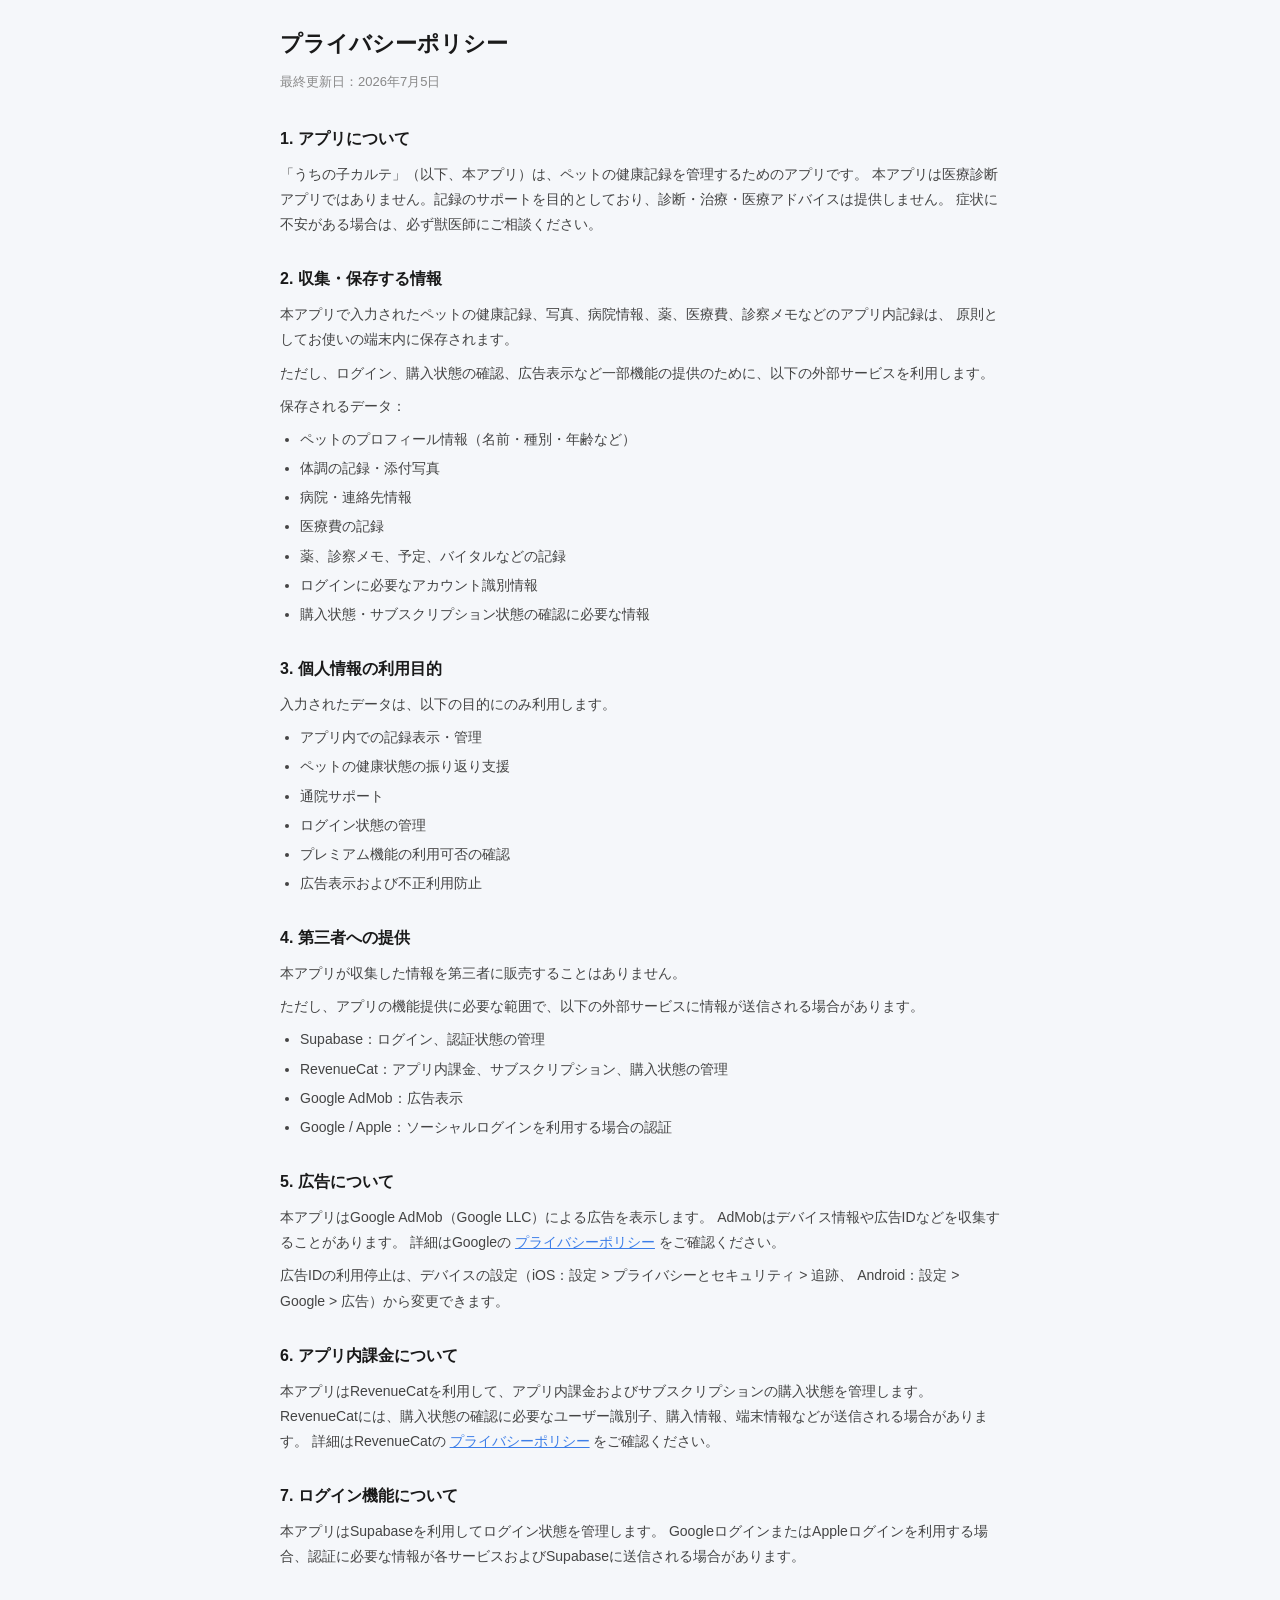
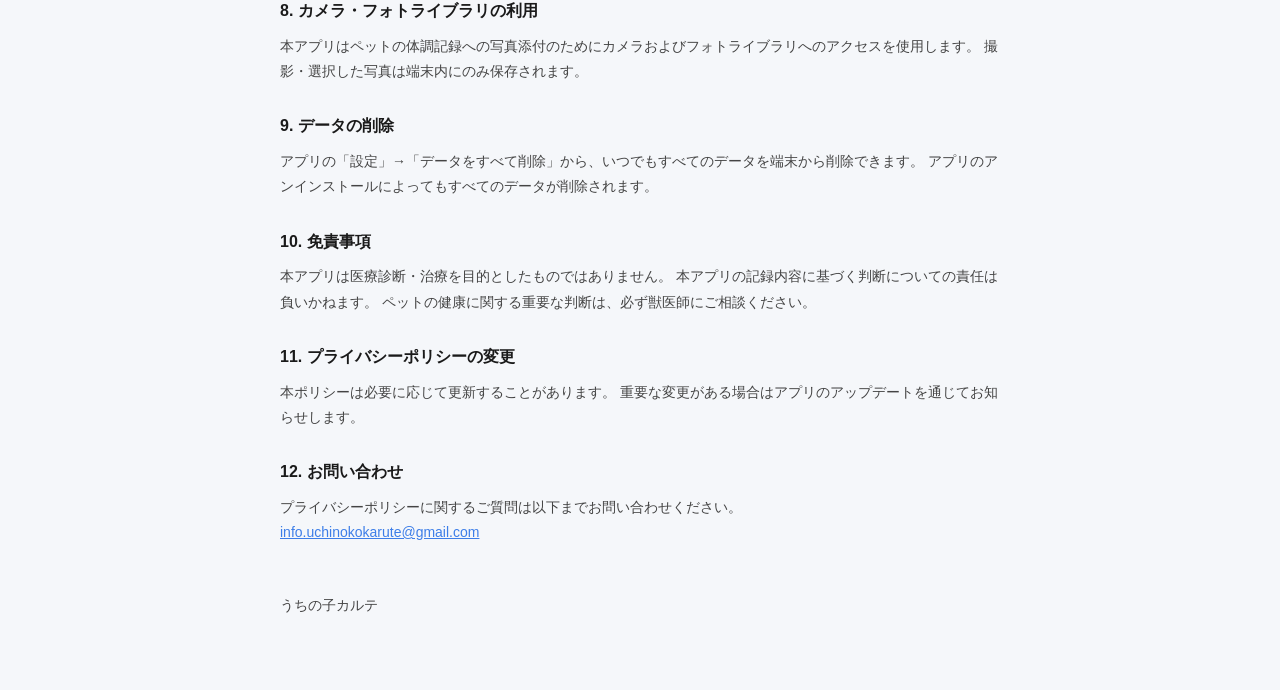
==== privacy-policy.html @ bbfe5bd1 "うちの子カルテ公開ページを更新する" ====
<!DOCTYPE html>
<html lang="ja">
<head>
  <meta charset="UTF-8" />
  <meta name="viewport" content="width=device-width, initial-scale=1.0" />
  <title>プライバシーポリシー | うちの子カルテ</title>
  <style>
    * { box-sizing: border-box; margin: 0; padding: 0; }
    body {
      font-family: -apple-system, BlinkMacSystemFont, "Hiragino Sans", "Noto Sans JP", sans-serif;
      background: #f5f7fa;
      color: #1a1a1a;
      line-height: 1.8;
      padding: 24px 16px 64px;
    }
    .container { max-width: 720px; margin: 0 auto; }
    h1 { font-size: 22px; font-weight: 700; margin-bottom: 6px; }
    .updated { font-size: 13px; color: #888; margin-bottom: 32px; }
    h2 { font-size: 16px; font-weight: 700; margin: 28px 0 8px; }
    p { font-size: 14px; color: #444; margin-bottom: 8px; }
    ul { font-size: 14px; color: #444; padding-left: 20px; margin-bottom: 8px; }
    li { margin-bottom: 4px; }
    a { color: #3d7ee8; }
    .footer { margin-top: 48px; font-size: 13px; color: #888; }
  </style>
</head>
<body>
  <div class="container">
    <h1>プライバシーポリシー</h1>
    <p class="updated">最終更新日：2026年7月5日</p>

    <h2>1. アプリについて</h2>
    <p>
      「うちの子カルテ」（以下、本アプリ）は、ペットの健康記録を管理するためのアプリです。
      本アプリは医療診断アプリではありません。記録のサポートを目的としており、診断・治療・医療アドバイスは提供しません。
      症状に不安がある場合は、必ず獣医師にご相談ください。
    </p>

    <h2>2. 収集・保存する情報</h2>
    <p>
      本アプリで入力されたペットの健康記録、写真、病院情報、薬、医療費、診察メモなどのアプリ内記録は、
      原則としてお使いの端末内に保存されます。
    </p>
    <p>
      ただし、ログイン、購入状態の確認、広告表示など一部機能の提供のために、以下の外部サービスを利用します。
    </p>
    <p>保存されるデータ：</p>
    <ul>
      <li>ペットのプロフィール情報（名前・種別・年齢など）</li>
      <li>体調の記録・添付写真</li>
      <li>病院・連絡先情報</li>
      <li>医療費の記録</li>
      <li>薬、診察メモ、予定、バイタルなどの記録</li>
      <li>ログインに必要なアカウント識別情報</li>
      <li>購入状態・サブスクリプション状態の確認に必要な情報</li>
    </ul>

    <h2>3. 個人情報の利用目的</h2>
    <p>入力されたデータは、以下の目的にのみ利用します。</p>
    <ul>
      <li>アプリ内での記録表示・管理</li>
      <li>ペットの健康状態の振り返り支援</li>
      <li>通院サポート</li>
      <li>ログイン状態の管理</li>
      <li>プレミアム機能の利用可否の確認</li>
      <li>広告表示および不正利用防止</li>
    </ul>

    <h2>4. 第三者への提供</h2>
    <p>本アプリが収集した情報を第三者に販売することはありません。</p>
    <p>
      ただし、アプリの機能提供に必要な範囲で、以下の外部サービスに情報が送信される場合があります。
    </p>
    <ul>
      <li>Supabase：ログイン、認証状態の管理</li>
      <li>RevenueCat：アプリ内課金、サブスクリプション、購入状態の管理</li>
      <li>Google AdMob：広告表示</li>
      <li>Google / Apple：ソーシャルログインを利用する場合の認証</li>
    </ul>

    <h2>5. 広告について</h2>
    <p>
      本アプリはGoogle AdMob（Google LLC）による広告を表示します。
      AdMobはデバイス情報や広告IDなどを収集することがあります。
      詳細はGoogleの
      <a href="https://policies.google.com/privacy" target="_blank">プライバシーポリシー</a>
      をご確認ください。
    </p>
    <p>
      広告IDの利用停止は、デバイスの設定（iOS：設定 &gt; プライバシーとセキュリティ &gt; 追跡、
      Android：設定 &gt; Google &gt; 広告）から変更できます。
    </p>

    <h2>6. アプリ内課金について</h2>
    <p>
      本アプリはRevenueCatを利用して、アプリ内課金およびサブスクリプションの購入状態を管理します。
      RevenueCatには、購入状態の確認に必要なユーザー識別子、購入情報、端末情報などが送信される場合があります。
      詳細はRevenueCatの
      <a href="https://www.revenuecat.com/privacy" target="_blank">プライバシーポリシー</a>
      をご確認ください。
    </p>

    <h2>7. ログイン機能について</h2>
    <p>
      本アプリはSupabaseを利用してログイン状態を管理します。
      GoogleログインまたはAppleログインを利用する場合、認証に必要な情報が各サービスおよびSupabaseに送信される場合があります。
    </p>

    <h2>8. カメラ・フォトライブラリの利用</h2>
    <p>
      本アプリはペットの体調記録への写真添付のためにカメラおよびフォトライブラリへのアクセスを使用します。
      撮影・選択した写真は端末内にのみ保存されます。
    </p>

    <h2>9. データの削除</h2>
    <p>
      アプリの「設定」→「データをすべて削除」から、いつでもすべてのデータを端末から削除できます。
      アプリのアンインストールによってもすべてのデータが削除されます。
    </p>

    <h2>10. 免責事項</h2>
    <p>
      本アプリは医療診断・治療を目的としたものではありません。
      本アプリの記録内容に基づく判断についての責任は負いかねます。
      ペットの健康に関する重要な判断は、必ず獣医師にご相談ください。
    </p>

    <h2>11. プライバシーポリシーの変更</h2>
    <p>
      本ポリシーは必要に応じて更新することがあります。
      重要な変更がある場合はアプリのアップデートを通じてお知らせします。
    </p>

    <h2>12. お問い合わせ</h2>
    <p>
      プライバシーポリシーに関するご質問は以下までお問い合わせください。<br />
      <a href="mailto:info.uchinokokarute@gmail.com">info.uchinokokarute@gmail.com</a>
    </p>

    <div class="footer">
      <p>うちの子カルテ</p>
    </div>
  </div>
</body>
</html>
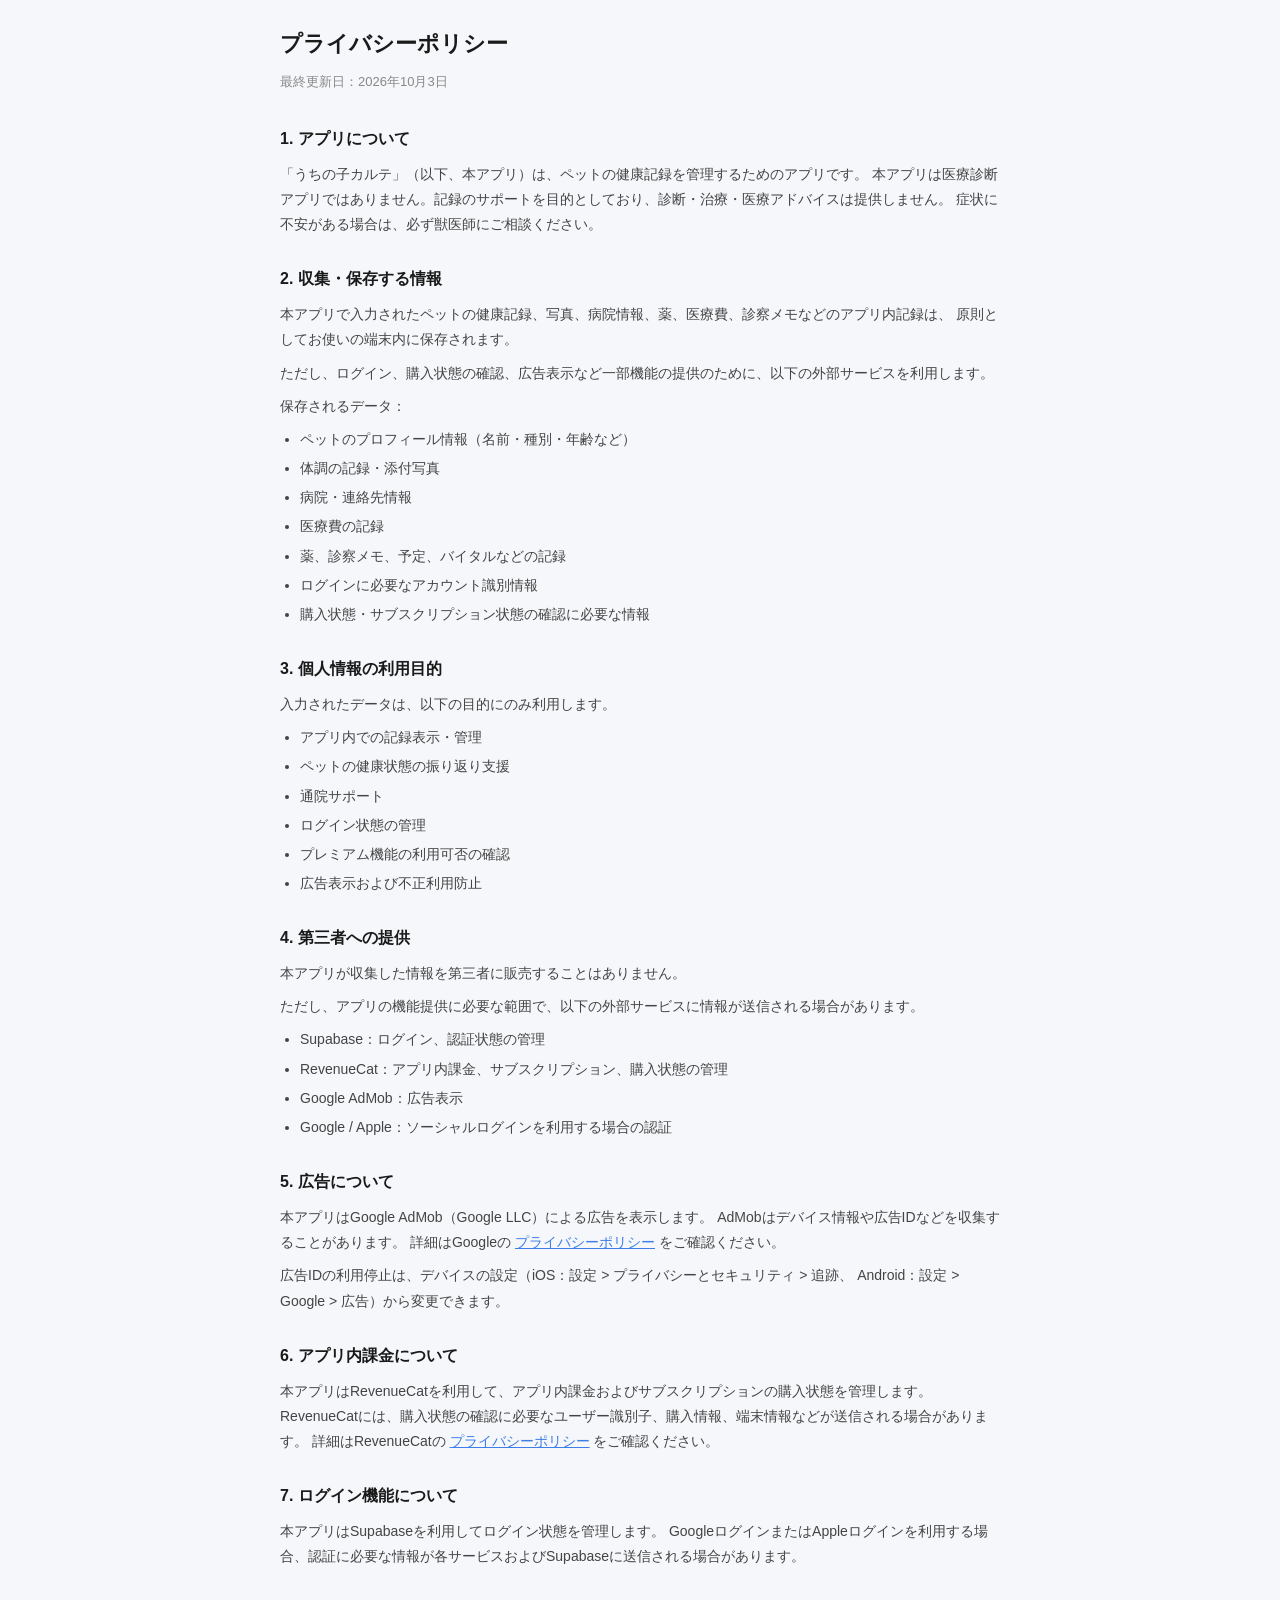
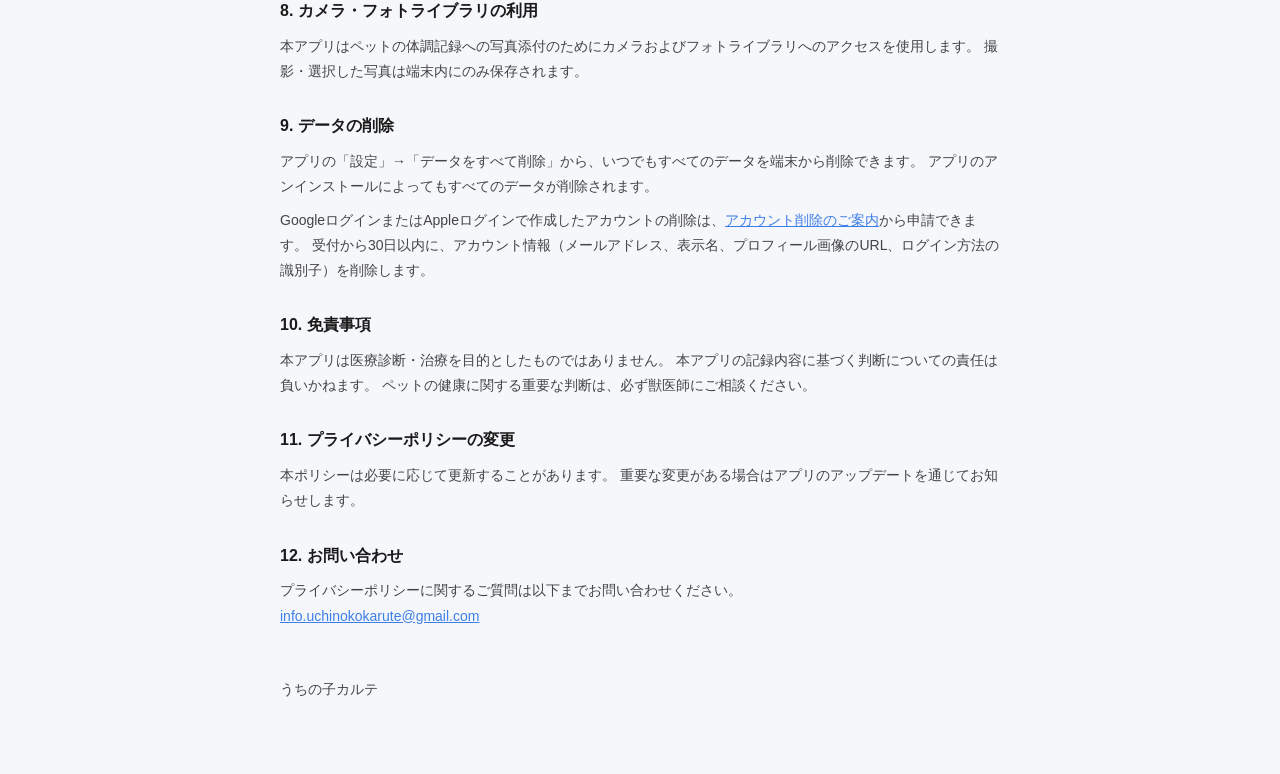
==== commit 7e19dc83: "docs: publish account deletion instructions" ====
--- a/privacy-policy.html
+++ b/privacy-policy.html
@@ -27,7 +27,7 @@
 <body>
   <div class="container">
     <h1>プライバシーポリシー</h1>
-    <p class="updated">最終更新日：2026年7月5日</p>
+    <p class="updated">最終更新日：2026年10月3日</p>
 
     <h2>1. アプリについて</h2>
     <p>
@@ -112,10 +112,14 @@
       撮影・選択した写真は端末内にのみ保存されます。
     </p>
 
-    <h2>9. データの削除</h2>
+    <h2 id="data-deletion">9. データの削除</h2>
     <p>
       アプリの「設定」→「データをすべて削除」から、いつでもすべてのデータを端末から削除できます。
       アプリのアンインストールによってもすべてのデータが削除されます。
+    </p>
+    <p>
+      GoogleログインまたはAppleログインで作成したアカウントの削除は、<a href="./account-deletion.html">アカウント削除のご案内</a>から申請できます。
+      受付から30日以内に、アカウント情報（メールアドレス、表示名、プロフィール画像のURL、ログイン方法の識別子）を削除します。
     </p>
 
     <h2>10. 免責事項</h2>
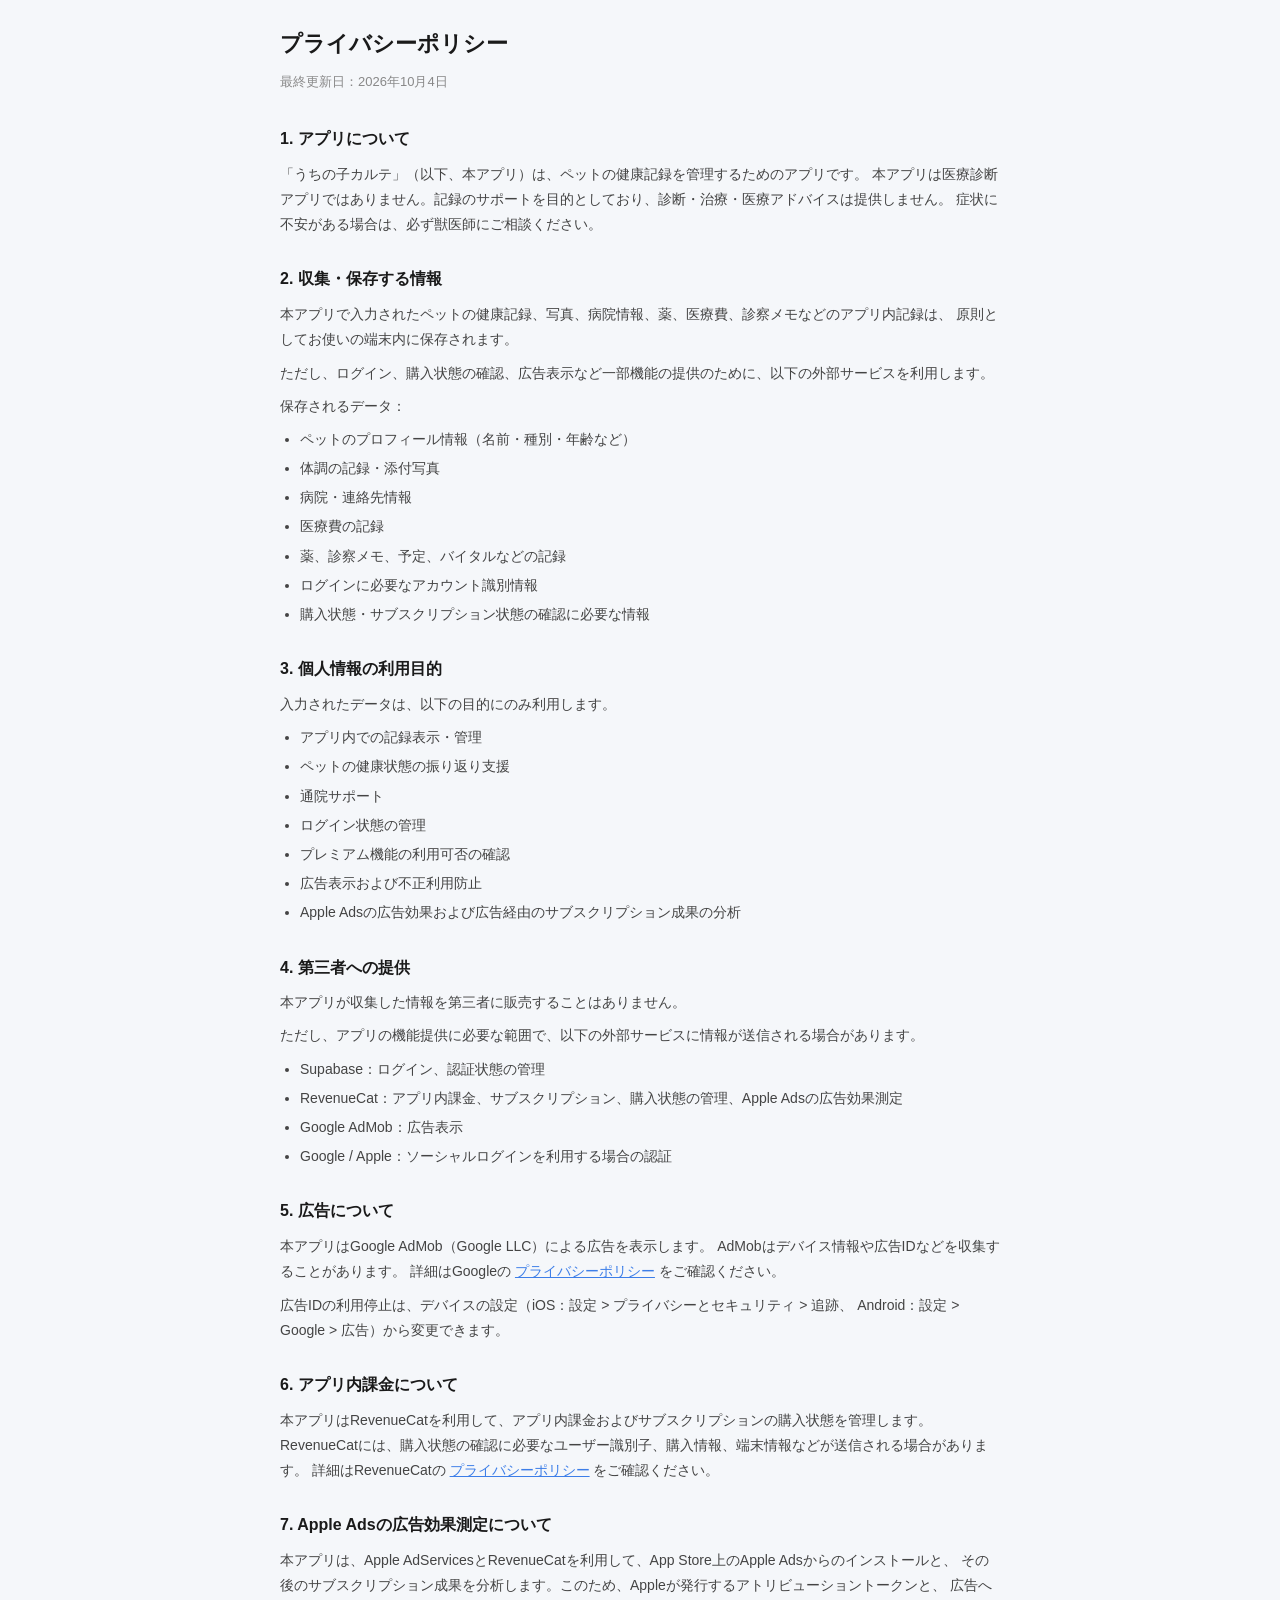
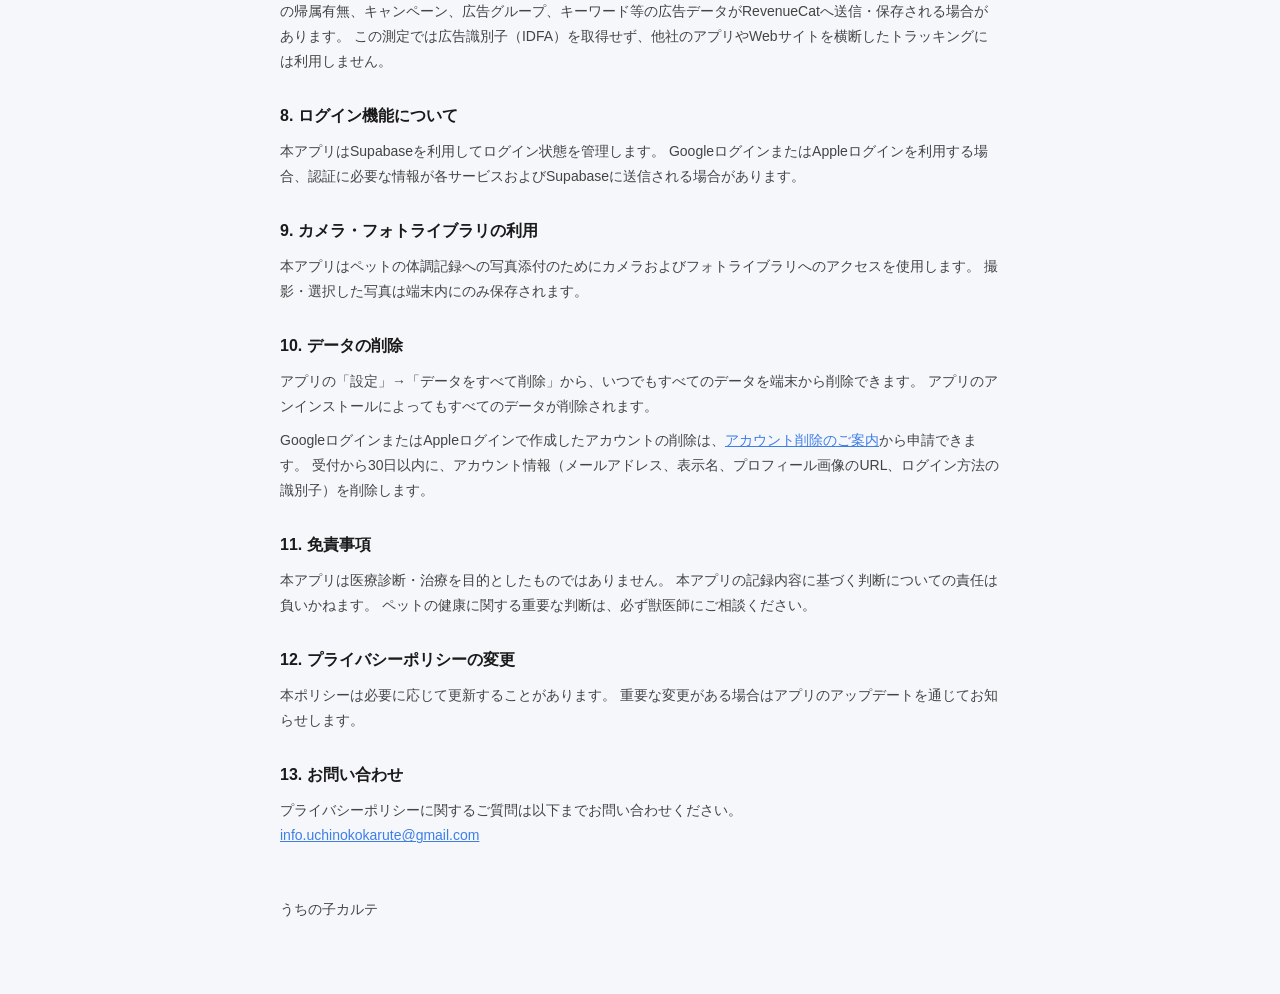
==== commit 17effb41: "Update privacy policy for Apple Ads attribution" ====
--- a/privacy-policy.html
+++ b/privacy-policy.html
@@ -27,7 +27,7 @@
 <body>
   <div class="container">
     <h1>プライバシーポリシー</h1>
-    <p class="updated">最終更新日：2026年10月3日</p>
+    <p class="updated">最終更新日：2026年10月4日</p>
 
     <h2>1. アプリについて</h2>
     <p>
@@ -64,6 +64,7 @@
       <li>ログイン状態の管理</li>
       <li>プレミアム機能の利用可否の確認</li>
       <li>広告表示および不正利用防止</li>
+      <li>Apple Adsの広告効果および広告経由のサブスクリプション成果の分析</li>
     </ul>
 
     <h2>4. 第三者への提供</h2>
@@ -73,7 +74,7 @@
     </p>
     <ul>
       <li>Supabase：ログイン、認証状態の管理</li>
-      <li>RevenueCat：アプリ内課金、サブスクリプション、購入状態の管理</li>
+      <li>RevenueCat：アプリ内課金、サブスクリプション、購入状態の管理、Apple Adsの広告効果測定</li>
       <li>Google AdMob：広告表示</li>
       <li>Google / Apple：ソーシャルログインを利用する場合の認証</li>
     </ul>
@@ -100,19 +101,27 @@
       をご確認ください。
     </p>
 
-    <h2>7. ログイン機能について</h2>
+    <h2>7. Apple Adsの広告効果測定について</h2>
+    <p>
+      本アプリは、Apple AdServicesとRevenueCatを利用して、App Store上のApple Adsからのインストールと、
+      その後のサブスクリプション成果を分析します。このため、Appleが発行するアトリビューショントークンと、
+      広告への帰属有無、キャンペーン、広告グループ、キーワード等の広告データがRevenueCatへ送信・保存される場合があります。
+      この測定では広告識別子（IDFA）を取得せず、他社のアプリやWebサイトを横断したトラッキングには利用しません。
+    </p>
+
+    <h2>8. ログイン機能について</h2>
     <p>
       本アプリはSupabaseを利用してログイン状態を管理します。
       GoogleログインまたはAppleログインを利用する場合、認証に必要な情報が各サービスおよびSupabaseに送信される場合があります。
     </p>
 
-    <h2>8. カメラ・フォトライブラリの利用</h2>
+    <h2>9. カメラ・フォトライブラリの利用</h2>
     <p>
       本アプリはペットの体調記録への写真添付のためにカメラおよびフォトライブラリへのアクセスを使用します。
       撮影・選択した写真は端末内にのみ保存されます。
     </p>
 
-    <h2 id="data-deletion">9. データの削除</h2>
+    <h2 id="data-deletion">10. データの削除</h2>
     <p>
       アプリの「設定」→「データをすべて削除」から、いつでもすべてのデータを端末から削除できます。
       アプリのアンインストールによってもすべてのデータが削除されます。
@@ -122,20 +131,20 @@
       受付から30日以内に、アカウント情報（メールアドレス、表示名、プロフィール画像のURL、ログイン方法の識別子）を削除します。
     </p>
 
-    <h2>10. 免責事項</h2>
+    <h2>11. 免責事項</h2>
     <p>
       本アプリは医療診断・治療を目的としたものではありません。
       本アプリの記録内容に基づく判断についての責任は負いかねます。
       ペットの健康に関する重要な判断は、必ず獣医師にご相談ください。
     </p>
 
-    <h2>11. プライバシーポリシーの変更</h2>
+    <h2>12. プライバシーポリシーの変更</h2>
     <p>
       本ポリシーは必要に応じて更新することがあります。
       重要な変更がある場合はアプリのアップデートを通じてお知らせします。
     </p>
 
-    <h2>12. お問い合わせ</h2>
+    <h2>13. お問い合わせ</h2>
     <p>
       プライバシーポリシーに関するご質問は以下までお問い合わせください。<br />
       <a href="mailto:info.uchinokokarute@gmail.com">info.uchinokokarute@gmail.com</a>
